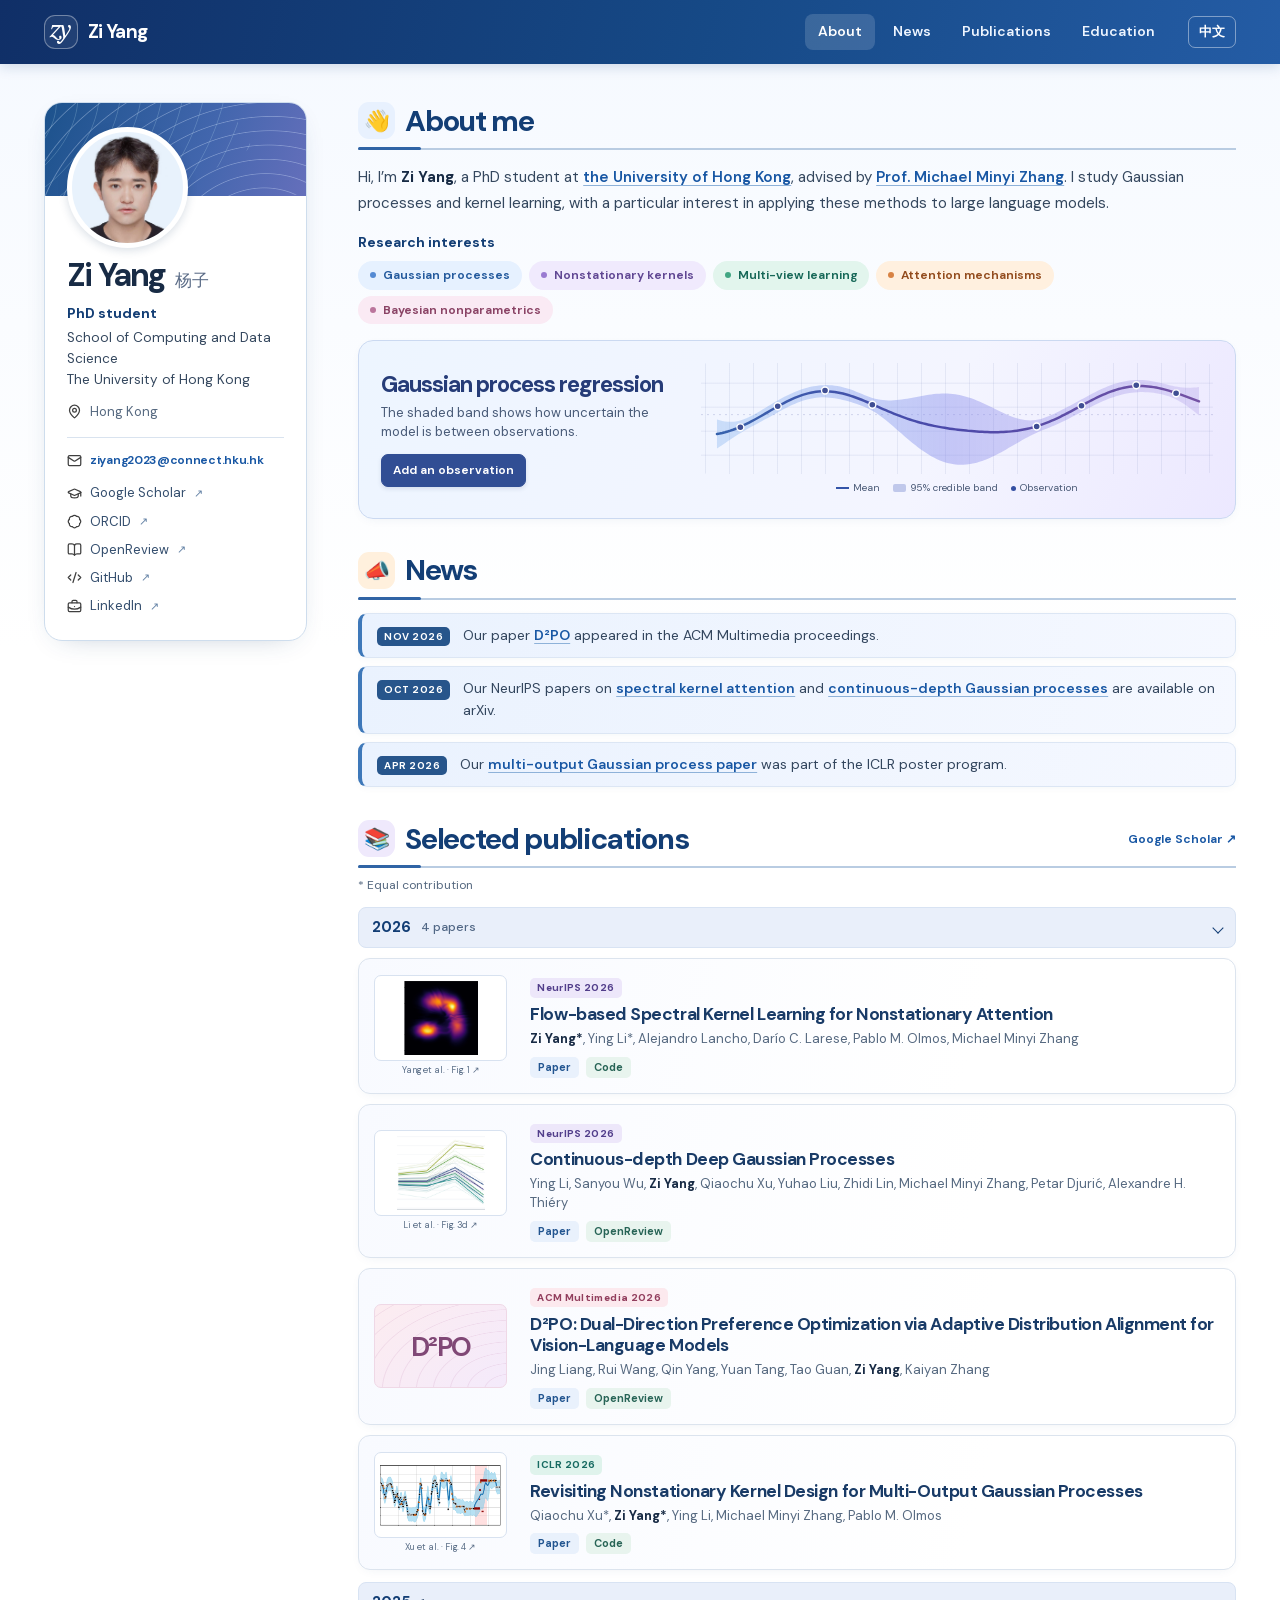
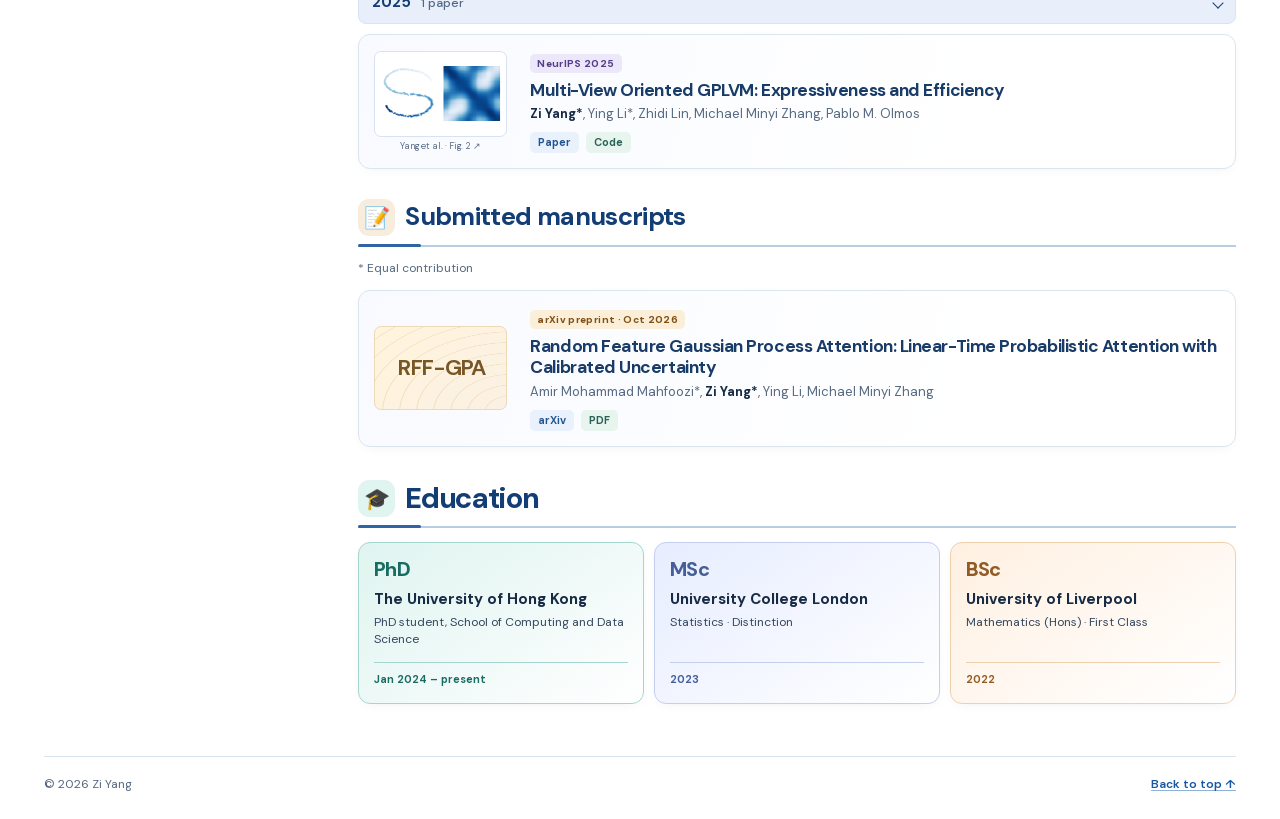
==== index.html @ ea9e8f82 "Publish bilingual academic homepage" ====
<!doctype html>
<html lang="en">
<head>
  <meta charset="utf-8">
  <meta name="viewport" content="width=device-width, initial-scale=1">
  <meta name="referrer" content="no-referrer">
  <meta name="theme-color" content="#103e83">
  <meta name="description" content="Zi Yang is a PhD student at the University of Hong Kong studying Gaussian processes, kernel learning, and their applications to large language models.">
  <title>Zi Yang 杨子 · The University of Hong Kong</title>
  <link rel="canonical" href="https://ziyang18.github.io/">
  <link rel="alternate" hreflang="en" href="https://ziyang18.github.io/">
  <link rel="alternate" hreflang="zh-Hans" href="https://ziyang18.github.io/zh.html">
  <link rel="alternate" hreflang="x-default" href="https://ziyang18.github.io/">
  <link rel="icon" href="assets/favicon.png" type="image/png">
  <link rel="stylesheet" href="style.css">
  <script src="navigation.js" defer></script>
  <script src="assets/kernel-demo.js" defer></script>
</head>
<body id="top">
  <a class="skip" href="#about">Skip to main content</a>
  <header class="masthead">
    <div class="shell masthead-inner">
      <a class="brand" href="#top" aria-label="Zi Yang, back to top">
        <span class="monogram" aria-hidden="true">zy</span>
        <span>Zi Yang</span>
      </a>
      <div class="masthead-actions">
        <nav class="navigation" aria-label="Sections">
          <a href="#about" aria-current="location">About</a>
          <a href="#news">News</a>
          <a href="#publications">Publications</a>
          <a href="#education">Education</a>
        </nav>
        <a class="language-switch" href="zh.html" hreflang="zh-Hans" lang="zh-Hans" aria-label="Switch to Chinese">中文</a>
      </div>
    </div>
  </header>
  <div class="shell layout">
    <aside class="profile" aria-label="Profile and contact information">
      <div class="profile-cover" aria-hidden="true"></div>
      <div class="portrait"><img src="assets/zi-yang.jpg" alt="Portrait of Zi Yang" width="486" height="680"></div>
      <div class="identity">
        <h1>Zi Yang <span lang="zh-Hans">杨子</span></h1>
        <p class="role">PhD student</p>
        <p class="affiliation">School of Computing and Data Science<br>The University of Hong Kong</p>
        <p class="location"><img src="assets/icons/map-pin.svg" width="15" height="15" alt="">Hong Kong</p>
      </div>
      <div class="profile-links">
        <a class="email" href="mailto:ziyang2023@connect.hku.hk"><img src="assets/icons/mail.svg" width="15" height="15" alt="">ziyang2023@connect.hku.hk</a>
        <ul class="profiles" aria-label="Academic and professional profiles">
          <li><a href="https://scholar.google.com/citations?user=_MBYk0YAAAAJ&amp;hl=en"><img src="assets/icons/graduation-cap.svg" width="16" height="16" alt="">Google Scholar <span aria-hidden="true">↗</span></a></li>
          <li><a href="https://orcid.org/0009-0009-1295-5190"><img src="assets/icons/badge.svg" width="16" height="16" alt="">ORCID <span aria-hidden="true">↗</span></a></li>
          <li><a href="https://openreview.net/profile?id=~Zi_Yang8"><img src="assets/icons/book-open.svg" width="16" height="16" alt="">OpenReview <span aria-hidden="true">↗</span></a></li>
          <li><a href="https://github.com/ziyang18"><img src="assets/icons/code-xml.svg" width="16" height="16" alt="">GitHub <span aria-hidden="true">↗</span></a></li>
          <li><a href="https://www.linkedin.com/in/ziyang-209978317/"><img src="assets/icons/briefcase-business.svg" width="16" height="16" alt="">LinkedIn <span aria-hidden="true">↗</span></a></li>
        </ul>
      </div>
    </aside>

    <main>
      <section class="intro" id="about" aria-labelledby="research-heading">
        <div class="section-heading"><h2 id="research-heading"><span class="section-icon" aria-hidden="true">👋</span>About me</h2></div>
        <p class="bio">Hi, I’m <strong>Zi Yang</strong>, a PhD student at <a href="https://www.cds.hku.hk/">the University of Hong Kong</a>, advised by <a href="https://michaelzhang01.github.io/">Prof. Michael Minyi Zhang</a>. I study Gaussian processes and kernel learning, with a particular interest in applying these methods to large language models.</p>

        <h3 class="interests-heading">Research interests</h3>
        <ul class="topics" aria-label="Research interests, each linked to a related paper">
          <li><a href="#cdgp">Gaussian processes</a></li>
          <li><a href="#mo-lrn">Nonstationary kernels</a></li>
          <li><a href="#gplvm">Multi-view learning</a></li>
          <li><a href="#fska">Attention mechanisms</a></li>
          <li><a href="#cdgp">Bayesian nonparametrics</a></li>
        </ul>

        <figure class="research-figure" data-kernel-demo>
          <figcaption>
            <h3>Gaussian process regression</h3>
            <p>The shaded band shows how uncertain the model is between observations.</p>
            <button data-kernel-toggle type="button" hidden>Add an observation</button>
            <span data-kernel-status class="sr-only" aria-live="polite" aria-atomic="true"></span>
          </figcaption>
          <div class="figure-body">
            <div class="figure-plot">
              <img data-kernel-fallback src="assets/gp-posterior.png" alt="Example Gaussian process posterior with a wider credible band in the gap between observations." width="1200" height="500">
              <canvas data-kernel-plot hidden role="img" width="1000" height="400" aria-label="Gaussian process posterior with eight example observations. The 95% credible band widens in the data gap."></canvas>
            </div>
            <div class="legend"><span><i class="line-key"></i>Mean</span><span><i class="band-key"></i>95% credible band</span><span><i class="dot-key"></i>Observation</span></div>
          </div>
        </figure>
      </section>

      <section class="section-block" id="news" aria-labelledby="news-heading">
        <div class="section-heading"><h2 id="news-heading"><span class="section-icon" aria-hidden="true">📣</span>News</h2></div>
        <ul class="news-list">
          <li><time datetime="2026-11">Nov 2026</time><p>Our paper <a href="#d2po">D²PO</a> appeared in the ACM Multimedia proceedings.</p></li>
          <li><time datetime="2026-10">Oct 2026</time><p>Our NeurIPS papers on <a href="#fska">spectral kernel attention</a> and <a href="#cdgp">continuous-depth Gaussian processes</a> are available on arXiv.</p></li>
          <li><time datetime="2026-04">Apr 2026</time><p>Our <a href="#mo-lrn">multi-output Gaussian process paper</a> was part of the ICLR poster program.</p></li>
        </ul>
      </section>

      <section class="section-block" id="publications" aria-labelledby="publications-heading">
        <div class="section-heading"><h2 id="publications-heading"><span class="section-icon" aria-hidden="true">📚</span>Selected publications</h2><a class="section-link" href="https://scholar.google.com/citations?user=_MBYk0YAAAAJ&amp;hl=en">Google Scholar <span aria-hidden="true">↗</span></a></div>
        <p class="contribution"><span aria-hidden="true">*</span> Equal contribution</p>
        <details class="paper-year" open>
          <summary>2026 <span>4 papers</span></summary>
          <div class="papers">
          <article id="fska" class="paper">
            <div class="paper-body">
              <p class="venue">NeurIPS 2026</p>
              <h3><a href="https://arxiv.org/abs/2610.30465">Flow-based Spectral Kernel Learning for Nonstationary Attention</a></h3>
              <p class="authors"><strong>Zi Yang*</strong>, Ying Li*, Alejandro Lancho, Darío C. Larese, Pablo M. Olmos, Michael Minyi Zhang</p>
              <p class="paper-links"><a href="https://arxiv.org/abs/2610.30465">Paper</a><a href="https://github.com/ziyang18/FSKA">Code</a></p>
            </div>
            <a class="paper-figure" href="https://arxiv.org/html/2610.30465v1#S3.F1" aria-label="Spectral density learned by a normalizing flow, Yang et al. · Fig. 1, open source figure">
              <img src="assets/papers/fska.png" alt="Spectral density learned by a normalizing flow" width="122" height="77" loading="lazy">
              <span>Yang et al. · Fig. 1 ↗</span>
            </a>
          </article>
          <article id="cdgp" class="paper">
            <div class="paper-body">
              <p class="venue">NeurIPS 2026</p>
              <h3><a href="https://arxiv.org/abs/2610.30890">Continuous-depth Deep Gaussian Processes</a></h3>
              <p class="authors">Ying Li, Sanyou Wu, <strong>Zi Yang</strong>, Qiaochu Xu, Yuhao Liu, Zhidi Lin, Michael Minyi Zhang, Petar Djurić, Alexandre H. Thiéry</p>
              <p class="paper-links"><a href="https://arxiv.org/abs/2610.30890">Paper</a><a href="https://openreview.net/forum?id=lD5IXHqE11">OpenReview</a></p>
            </div>
            <a class="paper-figure" href="https://arxiv.org/html/2610.30890v1#A6.F3" aria-label="Latent trajectories sampled from FlowDGP, Li et al. · Fig. 3d, open source figure">
              <img src="assets/papers/flow-dgp.png" alt="Latent trajectories sampled from FlowDGP" width="122" height="77" loading="lazy">
              <span>Li et al. · Fig. 3d ↗</span>
            </a>
          </article>
          <article id="d2po" class="paper">
            <div class="paper-monogram" aria-hidden="true"><span>D²PO</span></div>
            <div class="paper-body">
              <p class="venue">ACM Multimedia 2026</p>
              <h3><a href="https://doi.org/10.1145/3767308.3834972">D²PO: Dual-Direction Preference Optimization via Adaptive Distribution Alignment for Vision-Language Models</a></h3>
              <p class="authors">Jing Liang, Rui Wang, Qin Yang, Yuan Tang, Tao Guan, <strong>Zi Yang</strong>, Kaiyan Zhang</p>
              <p class="paper-links"><a href="https://doi.org/10.1145/3767308.3834972">Paper</a><a href="https://openreview.net/forum?id=dvkavVNOj9">OpenReview</a></p>
            </div>
          </article>
          <article id="mo-lrn" class="paper">
            <div class="paper-body">
              <p class="venue">ICLR 2026</p>
              <h3><a href="https://proceedings.iclr.cc/paper_files/paper/2026/hash/9e5f7743a4e753452f73d32da1190202-Abstract-Conference.html">Revisiting Nonstationary Kernel Design for Multi-Output Gaussian Processes</a></h3>
              <p class="authors">Qiaochu Xu*, <strong>Zi Yang*</strong>, Ying Li, Michael Minyi Zhang, Pablo M. Olmos</p>
              <p class="paper-links"><a href="https://proceedings.iclr.cc/paper_files/paper/2026/hash/9e5f7743a4e753452f73d32da1190202-Abstract-Conference.html">Paper</a><a href="https://github.com/KrnteXu/MO-LRN">Code</a></p>
            </div>
            <a class="paper-figure" href="https://proceedings.iclr.cc/paper_files/paper/2026/file/9e5f7743a4e753452f73d32da1190202-Paper-Conference.pdf#page=9" aria-label="Ozone imputation on an air quality dataset, Xu et al. · Fig. 4, open source figure">
              <img src="assets/papers/mo-lrn.png" alt="Ozone imputation on an air quality dataset" width="122" height="77" loading="lazy">
              <span>Xu et al. · Fig. 4 ↗</span>
            </a>
          </article>
          </div>
        </details>
        <details class="paper-year" open>
          <summary>2025 <span>1 paper</span></summary>
          <div class="papers">
          <article id="gplvm" class="paper">
            <div class="paper-body">
              <p class="venue">NeurIPS 2025</p>
              <h3><a href="https://proceedings.neurips.cc/paper_files/paper/2025/hash/5e50b663324972bb8cc7b5c06a059438-Abstract-Conference.html">Multi-View Oriented GPLVM: Expressiveness and Efficiency</a></h3>
              <p class="authors"><strong>Zi Yang*</strong>, Ying Li*, Zhidi Lin, Michael Minyi Zhang, Pablo M. Olmos</p>
              <p class="paper-links"><a href="https://proceedings.neurips.cc/paper_files/paper/2025/hash/5e50b663324972bb8cc7b5c06a059438-Abstract-Conference.html">Paper</a><a href="https://github.com/ziyang18/NG-MVLVM">Code</a></p>
            </div>
            <a class="paper-figure" href="https://arxiv.org/html/2502.08253v2#S4.F3" aria-label="Learned latent variables and a kernel matrix for one view, Yang et al. · Fig. 2, open source figure">
              <img src="assets/papers/multi-view.png" alt="Learned latent variables and a kernel matrix for one view" width="122" height="77" loading="lazy">
              <span>Yang et al. · Fig. 2 ↗</span>
            </a>
          </article>
          </div>
        </details>

        <section class="submitted-manuscripts" id="submitted" aria-labelledby="submitted-heading">
          <div class="section-heading"><h3 id="submitted-heading"><span class="section-icon" aria-hidden="true">📝</span>Submitted manuscripts</h3></div>
          <p class="contribution"><span aria-hidden="true">*</span> Equal contribution</p>
          <article id="rff-gpa" class="paper">
            <div class="paper-monogram" aria-hidden="true"><span>RFF-GPA</span></div>
            <div class="paper-body">
              <p class="venue">arXiv preprint · Oct 2026</p>
              <h3><a href="https://arxiv.org/abs/2610.08578" lang="en">Random Feature Gaussian Process Attention: Linear-Time Probabilistic Attention with Calibrated Uncertainty</a></h3>
              <p class="authors">Amir Mohammad Mahfoozi*, <strong>Zi Yang*</strong>, Ying Li, Michael Minyi Zhang</p>
              <p class="paper-links"><a href="https://arxiv.org/abs/2610.08578">arXiv</a><a href="https://arxiv.org/pdf/2610.08578">PDF</a></p>
            </div>
          </article>
        </section>
      </section>

      <section class="section-block" id="education" aria-labelledby="education-heading">
        <div class="section-heading"><h2 id="education-heading"><span class="section-icon" aria-hidden="true">🎓</span>Education</h2></div>
        <ol class="education-list">
          <li><span class="degree">PhD</span><h3>The University of Hong Kong</h3><p>PhD student, School of Computing and Data Science</p><span class="degree-date">Jan 2024 – present</span></li>
          <li><span class="degree">MSc</span><h3>University College London</h3><p>Statistics · Distinction</p><span class="degree-date">2023</span></li>
          <li><span class="degree">BSc</span><h3>University of Liverpool</h3><p>Mathematics (Hons) · First Class</p><span class="degree-date">2022</span></li>
        </ol>
      </section>
    </main>
  </div>
  <footer class="shell page-footer"><span>© 2026 Zi Yang</span><a href="#top">Back to top <span aria-hidden="true">↑</span></a></footer>
</body>
</html>
---- style.css ----
@font-face {
  font-family: "DM Sans";
  src: url("assets/fonts/dm-sans.woff2") format("woff2");
  font-weight: 100 900;
  font-display: swap;
}
@font-face {
  font-family: "STIX Two Text";
  src: url("assets/fonts/stix-two-text-italic.woff2") format("woff2");
  font-style: italic;
  font-weight: 400 700;
  font-display: swap;
}
:root {
  --navy: #133e75;
  --link: #1857a4;
  --ink: #182b45;
  --body: #34475e;
  --muted: #566980;
  --line: #d9e3ef;
  --soft-shadow: 0 3px 13px -7px #294b7826;
  --sans: "DM Sans", -apple-system, BlinkMacSystemFont, "Segoe UI", sans-serif;
  --ease: cubic-bezier(.2,.75,.25,1);
  color-scheme: light;
}
* { box-sizing: border-box; }
[hidden] { display: none !important; }
html { scroll-behavior: smooth; scroll-padding-top: 88px; }
body { margin: 0; font: 16px/1.55 var(--sans); color: var(--body); background: linear-gradient(#f5f9ff, #fff 650px); }
h1, h2, h3, p, ul, ol, figure { margin: 0; }
ul, ol { list-style: none; padding: 0; }
img { display: block; max-width: 100%; }
button { font: inherit; }
a { color: var(--link); text-underline-offset: .18em; text-decoration-color: #8eb2d9; }
a:hover { text-decoration-color: currentColor; }
:where(a,button,summary):focus-visible { outline: 3px solid #a75a10; outline-offset: 3px; border-radius: 4px; }
.skip { position: fixed; top: -7rem; left: 1rem; z-index: 10; background: white; padding: 9px 15px; }
.skip:focus { top: 12px; }
.sr-only { position: absolute; width: 1px; height: 1px; padding: 0; margin: -1px; overflow: hidden; clip-path: inset(50%); white-space: nowrap; border: 0; }
.shell { width: calc(100% - 88px); max-width: 1232px; margin-inline: auto; }

/* A compact blue masthead keeps the sections within reach. */
.masthead { position: sticky; top: 0; z-index: 4; background: linear-gradient(105deg,#102f67 0%,#164986 55%,#245ca5 100%); box-shadow: 0 3px 12px #163f772b; }
.masthead-inner { display: flex; align-items: center; justify-content: space-between; gap: 15px; height: 64px; }
.brand { display: flex; align-items: center; gap: 10px; color: white; text-decoration: none; font-weight: 700; font-size: 19px; letter-spacing: -.035em; }
.monogram { display: grid; place-items: center; height: 34px; width: 34px; padding: 0 3px 4px 0; border: 1px solid #ffffff5c; border-radius: 11px; background: #ffffff12; font: italic 500 27px/1 "STIX Two Text",Georgia,serif; letter-spacing: -.09em; }
.navigation { display: flex; align-items: center; gap: 5px; }
.navigation a { position: relative; padding: 7px 13px; border-radius: 8px; color: #eef5ff; text-decoration: none; font-size: 14px; font-weight: 600; transition: background-color .2s,color .2s; }
.navigation a:hover { background: #ffffff15; }
.navigation a[aria-current] { color: white; background: #ffffff26; }
.navigation a::after { content: ""; position: absolute; left: 14px; right: 14px; bottom: 4px; height: 2px; background: #bfe4ff; border-radius: 2px; transform: scaleX(0); transform-origin: left; transition: transform .22s var(--ease); }
.navigation a:hover::after, .navigation a:focus-visible::after { transform: scaleX(1); }
.masthead a:focus-visible { outline-color: #ffde9d; }

.layout { display: grid; grid-template-columns: clamp(223px,21vw,263px) minmax(0,1fr); gap: clamp(32px,4vw,65px); align-items: start; padding-block: clamp(26px,3vw,44px) 52px; }
main { min-width: 0; }
.profile { --pad: 22px; position: relative; isolation: isolate; border-radius: 18px; border: 1px solid #cedded; background: white; box-shadow: 0 8px 28px -18px #22476c6e; padding: 24px var(--pad) 20px; }
@media (min-width: 871px) and (min-height: 720px) {
  .profile { position: sticky; top: 90px; }
}
.profile-cover { position: absolute; z-index: -1; inset: 0 0 auto; height: 93px; border-radius: 17px 17px 0 0; overflow: hidden; background: linear-gradient(110deg,#1c528c,#4266ad 60%,#656fbb); }
.profile-cover::before, .profile-cover::after { content: ""; position: absolute; inset: -20% -6%; background: repeating-radial-gradient(ellipse at 73% 129%, transparent 0 10px, #dceaff55 11px, transparent 12px 18px); transform: rotate(-10deg); }
.profile-cover::after { inset: -50% 30% -40% -45%; opacity: .38; transform: rotate(-30deg); background: repeating-radial-gradient(ellipse at 25% 10%, transparent 0 14px, #d5faff80 15px, transparent 16px 23px); }
.portrait { width: 121px; aspect-ratio: 1; border: 5px solid white; border-radius: 50%; overflow: hidden; box-shadow: 0 2px 10px #1939612c; background: #e8f2fc; }
.portrait img { height: 100%; width: 100%; object-fit: cover; object-position: center 43%; mix-blend-mode: multiply; }
.identity h1 { display: flex; align-items: baseline; flex-wrap: wrap; gap: 9px; margin-top: 10px; color: var(--ink); font-size: 32px; line-height: 1.12; letter-spacing: -.055em; }
.identity h1 span { font: 500 17px/1.2 "PingFang SC","Songti SC",sans-serif; letter-spacing: .03em; color: #5a6b86; }
.role { color: var(--navy); font-size: 14px; font-weight: 700; margin-top: 9px; }
.affiliation { font-size: 13.5px; line-height: 1.55; margin-top: 3px; }
.location, .email { display: flex; align-items: center; gap: 8px; }
.location { color: var(--muted); font-size: 13px; margin-top: 11px; }
.profile-links { padding-top: 13px; border-top: 1px solid var(--line); margin-top: 15px; }
.profile-links a { text-decoration: none; }
.email { color: var(--link); font-size: 12px; font-weight: 650; letter-spacing: -.025em; }
.email:hover { text-decoration: underline; }
.email img, .location img, .profiles img { width: 15px; height: 15px; opacity: .75; }
.profiles { margin-top: 10px; display: grid; gap: 0; }
.profiles a { display: flex; align-items: center; gap: 8px; padding: 4px 6px; margin-inline: -6px; border-radius: 5px; color: #344e6e; font-size: 13px; width: fit-content; }
.profiles a span { color: #6583a6; font-size: 11px; transition: transform .18s; }
.profiles a:hover, .profiles a:focus-visible { color: var(--link); background: #eef5ff; }
.profiles a:hover span { transform: translate(2px,-2px); }

.section-block { margin-top: 33px; }
.section-heading { display: flex; justify-content: space-between; align-items: center; gap: 10px; padding: 0 0 9px; border-bottom: 2px solid #b9cce2; position: relative; }
.section-heading::after { content: ""; position: absolute; bottom: -2px; left: 0; width: 63px; height: 3px; border-radius: 10px; background: #3064a5; }
.section-heading h2 { display: flex; align-items: center; gap: 10px; color: var(--navy); font-size: clamp(24px,2.3vw,32px); line-height: 1.18; font-weight: 720; letter-spacing: -.045em; }
.section-icon { display: inline-grid; place-items: center; width: 37px; height: 37px; background: #e8f1fe; border-radius: 11px; font: 21px/1 "Apple Color Emoji","Segoe UI Emoji",sans-serif; flex-shrink: 0; }
#news .section-icon { background: #fff0dd; }
#publications .section-icon { background: #efe9fc; }
#education .section-icon { background: #e0f4f0; }
.section-link { text-decoration: none; font-size: 12px; font-weight: 650; white-space: nowrap; }
.section-link:hover { text-decoration: underline; }
.bio { margin-top: 15px; font-size: clamp(15px,1.16vw,17px); line-height: 1.7; }
.bio strong { color: var(--ink); }
.bio a, .news-list a { font-weight: 600; }
.interests-heading { margin: 16px 0 7px; color: var(--navy); font-size: 14px; font-weight: 700; }
.topics { display: flex; align-items: flex-start; gap: 6px 7px; flex-wrap: wrap; }
.topics li { --color: #245a9d; --tone: #e6f1ff; --dot: #548ad3; }
.topics li:nth-child(2) { --color: #604793; --tone: #f0eafd; --dot: #997ad1; }
.topics li:nth-child(3) { --color: #176858; --tone: #e2f5ed; --dot: #42a683; }
.topics li:nth-child(4) { --color: #934c1e; --tone: #fff0df; --dot: #d88243; }
.topics li:nth-child(5) { --color: #8a4365; --tone: #faeaf4; --dot: #bb759c; }
.topics a { display: flex; align-items: center; gap: 7px; padding: 5px 12px; border-radius: 20px; text-decoration: none; background: var(--tone); color: var(--color); font-size: 12px; font-weight: 650; transition: transform .18s,box-shadow .18s; }
.topics a::before { content: ""; width: 6px; height: 6px; border-radius: 50%; background: var(--dot); }

.research-figure { position: relative; display: grid; grid-template-columns: minmax(185px,.73fr) minmax(0,1.27fr); align-items: center; gap: 12px 26px; margin-top: 16px; padding: clamp(16px,1.7vw,24px); overflow: hidden; border: 1px solid #cbd9f1; border-radius: 15px; background: linear-gradient(115deg,#edf5ff 0%,#f4f5ff 65%,#ece8ff); box-shadow: var(--soft-shadow); }
.research-figure h3 { color: #263c78; font-size: clamp(19px,1.75vw,25px); line-height: 1.13; font-weight: 720; letter-spacing: -.045em; text-wrap: balance; }
.research-figure figcaption p { max-width: 32ch; margin-top: 7px; color: #495b78; font-size: 13px; line-height: 1.45; }
button[data-kernel-toggle] { display: inline-flex; align-items: center; gap: 7px; margin-top: 12px; background: #314e94; color: white; border: 1px solid #314e94; border-radius: 7px; padding: 6px 11px; min-height: 33px; cursor: pointer; font-size: 12px; font-weight: 650; box-shadow: 0 2px 4px #253d6f20; transition: background .2s, transform .2s; }
button[data-kernel-toggle]:hover { background: #243f81; }
button[data-kernel-toggle]:active { transform: translateY(1px); }
.figure-body { min-width: 0; }
.figure-plot { height: clamp(108px,8.7vw,135px); position: relative; background-image: linear-gradient(#6174ab1c 1px, transparent 1px),linear-gradient(90deg,#6174ab1c 1px,transparent 1px); background-size: 24px 24px; background-position: center; border-radius: 7px; }
.figure-plot :is(img,canvas) { display: block; width: 100%; height: 100%; }
.legend { display: flex; justify-content: center; flex-wrap: wrap; gap: 4px 13px; color: #485875; font-size: 10px; margin-top: 6px; }
.legend span { display: inline-flex; align-items: center; gap: 4px; }
.legend i { display: inline-block; }
.line-key { border-top: 2px solid #3354a8; width: 13px; }
.band-key { background: #c0c8eb; height: 8px; width: 13px; border-radius: 2px; }
.dot-key { background: #344fa2; width: 5px; height: 5px; border-radius: 50%; }
.research-figure:not(:has(canvas:not([hidden]))) .line-key { border-color: #226052; }
.research-figure:not(:has(canvas:not([hidden]))) .dot-key { background: #226052; }
.research-figure:not(:has(canvas:not([hidden]))) .band-key { background: #badacf; }

.news-list { display: grid; gap: 8px; margin-top: 13px; }
.news-list li { display: grid; grid-template-columns: max-content 1fr; align-items: baseline; gap: 13px; border: 1px solid #dce6f4; border-left: 4px solid #3e78b9; border-radius: 9px; padding: 11px 15px; background: linear-gradient(105deg,#eaf2fe,#f5f8ff); box-shadow: 0 2px 6px #21477a09; transition: transform .23s var(--ease),box-shadow .23s; }
.news-list time { border-radius: 5px; background: #27558b; color: white; font-size: 10px; font-weight: 700; letter-spacing: .05em; text-transform: uppercase; padding: 4px 7px; line-height: 1.15; white-space: nowrap; }
.news-list p { color: #33465e; font-size: 14px; line-height: 1.55; }
.contribution { color: var(--muted); margin: 8px 0 12px; font-size: 12px; }
.paper-year { margin-top: 12px; }
.paper-year summary { display: flex; align-items: center; gap: 10px; cursor: pointer; list-style: none; color: var(--navy); background: #e9effa; padding: 8px 13px; border: 1px solid #d8e3f3; border-radius: 8px; font-weight: 700; font-size: 15px; }
.paper-year summary::-webkit-details-marker { display: none; }
.paper-year summary span { font-size: 12px; font-weight: 500; color: #516785; }
.paper-year summary::after { content: ""; margin-left: auto; width: 7px; height: 7px; border: solid currentColor; border-width: 0 1.5px 1.5px 0; transform: rotate(-45deg); transition: transform .22s; }
.paper-year[open] > summary::after { transform: rotate(45deg); }
.paper-year summary:hover { background: #dfeafa; }
.papers { display: grid; gap: 10px; margin-top: 10px; }
.paper { --venue-ink: #523e8b; --venue-bg: #ede7fa; display: grid; grid-template-columns: clamp(100px,10.4vw,145px) minmax(0,1fr); align-items: center; gap: clamp(14px,1.8vw,24px); padding: 15px; border: 1px solid #dce4ee; border-radius: 12px; background: linear-gradient(105deg,#f8faff,#fff 70%); box-shadow: var(--soft-shadow); transition: transform .23s var(--ease),box-shadow .23s,border-color .23s; }
.paper:target { border-color: #6887c0; }
#d2po { --venue-ink: #923e5d; --venue-bg: #fce9ee; }
#mo-lrn { --venue-ink: #176b62; --venue-bg: #dff3ec; }
.paper-body { min-width: 0; grid-area: 1 / 2; }
.venue { display: inline-block; color: var(--venue-ink); background: var(--venue-bg); border-radius: 5px; padding: 2px 7px; font-size: 10px; font-weight: 750; letter-spacing: .035em; }
.paper h3 { margin: 5px 0 4px; font-size: clamp(17px,1.37vw,21px); line-height: 1.24; font-weight: 680; letter-spacing: -.026em; text-wrap: pretty; }
.paper h3 a { text-decoration: none; color: #193b67; }
.paper h3 a:hover { color: var(--link); text-decoration: underline; }
.authors { color: var(--muted); font-size: 13px; line-height: 1.45; }
.authors strong { color: var(--ink); }
.paper-links { display: flex; gap: 7px; margin-top: 8px; }
.paper-links a { background: #e9f1fc; border-radius: 5px; color: #225590; padding: 2px 8px; font-size: 11px; font-weight: 650; text-decoration: none; }
.paper-links a + a { background: #e8f4ee; color: #276456; }
.paper-links a:hover { text-decoration: underline; }
.paper-figure, .paper-monogram { grid-area: 1 / 1; min-width: 0; }
.paper-figure { color: #5b6f88; text-decoration: none; text-align: center; font-size: 9px; line-height: 1.35; }
.paper-figure img { width: 100%; height: clamp(76px,6.7vw,94px); object-fit: contain; padding: 5px; border-radius: 7px; border: 1px solid #d8e2f0; background: white; }
.paper-figure span { display: block; margin-top: 3px; }
.paper-figure:hover span { text-decoration: underline; }
.paper-monogram { display: grid; place-items: center; min-height: 84px; border: 1px solid #efd8e6; border-radius: 7px; color: #804876; background: repeating-radial-gradient(ellipse at 104% 105%,transparent 0 9px,#c990ba32 10px,transparent 11px 17px),linear-gradient(135deg,#fcecf0,#f4eafb); }
.paper-monogram span { font-weight: 650; font-size: 27px; letter-spacing: -.06em; }
.education-list { display: grid; grid-template-columns: repeat(3,minmax(0,1fr)); gap: 10px; margin-top: 14px; }
.education-list li { --tone: #dff4f0; --edge: #a5d6cd; --accent: #196c61; display: flex; flex-direction: column; align-items: flex-start; padding: 15px; background: linear-gradient(145deg,var(--tone),#fff); border: 1px solid var(--edge); border-radius: 12px; box-shadow: var(--soft-shadow); transition: transform .23s var(--ease),box-shadow .23s; }
.education-list li:nth-child(2) { --tone: #e7edff; --edge: #c4ceef; --accent: #445e97; }
.education-list li:nth-child(3) { --tone: #fff0e1; --edge: #efd0ae; --accent: #925b25; }
.degree { font-size: 20px; font-weight: 750; line-height: 1.12; letter-spacing: -.04em; color: var(--accent); }
.education-list h3 { font-size: 15px; line-height: 1.35; color: var(--ink); margin: 9px 0 4px; }
.education-list p { font-size: 12px; line-height: 1.45; margin-bottom: 14px; }
.degree-date { margin-top: auto; padding-top: 8px; align-self: stretch; border-top: 1px solid var(--edge); color: var(--accent); font-size: 11px; font-weight: 650; }
.page-footer { display: flex; align-items: center; justify-content: space-between; border-top: 1px solid var(--line); color: var(--muted); font-size: 12px; padding: 18px 0 25px; }
.page-footer a { font-weight: 600; }
@media (hover:hover) and (pointer:fine) {
  .topics a:hover { transform: translateY(-2px); box-shadow: 0 3px 8px #36568320; }
  .news-list li:hover { transform: translateX(4px); box-shadow: 0 4px 12px #294d7e16; }
  .paper:hover, .education-list li:hover { transform: translateY(-3px); box-shadow: 0 7px 19px -7px #2b49733b; }
  .paper:hover { border-color: #b8cce6; }
  .intro .section-heading:hover .section-icon { animation: greet .42s ease-in-out; transform-origin: 65% 78%; }
}
@keyframes greet { 30% { transform: rotate(12deg); } 70% { transform: rotate(-7deg); } }
.news-list li:focus-within,.paper:focus-within { box-shadow: 0 0 0 2px #92acde80; }
@media (max-width: 1050px) {
  .shell { width: calc(100% - 52px); }
  .layout { grid-template-columns: 215px minmax(0,1fr); gap: 28px; }
  .profile { --pad: 17px; }
  .research-figure { gap: 15px; }
}
@media (max-width: 870px) {
  .shell { width: calc(100% - 40px); }
  .layout { max-width: 760px; display: block; }
  .profile { display: grid; grid-template-columns: 100px minmax(0,1fr); align-items: center; gap: 0 18px; padding: 17px 20px; margin-bottom: 24px; }
  .profile-cover { inset: 0 auto 0 0; width: 67px; height: auto; border-radius: 17px 0 0 17px; }
  .portrait { width: 93px; }
  .identity h1 { margin: 0; font-size: 29px; }
  .role { margin-top: 4px; }
  .affiliation { margin: 0; }
  .location { margin-top: 4px; font-size: 12px; }
  .profile-links { grid-column: 2; margin-top: 7px; padding: 0; border: 0; }
  .profiles { display: flex; gap: 3px 14px; flex-wrap: wrap; margin-top: 3px; }
  .profiles a { gap: 4px; padding: 1px 0; margin: 0; font-size: 12px; }
  .profiles img { width: 13px; height: 13px; }
}
@media (max-width: 580px) {
  html { scroll-padding-top: 71px; }
  .shell { width: calc(100% - 30px); }
  .masthead-inner { height: 53px; gap: 8px; }
  .brand > span:last-child { display: none; }
  .monogram { width: 29px; height: 29px; font-size: 23px; border-radius: 9px; }
  .navigation { gap: 0; }
  .navigation a { padding: 7px clamp(5px,1.8vw,9px); font-size: 12px; }
  .layout { padding-block: 18px 32px; }
  .profile { grid-template-columns: 76px minmax(0,1fr); column-gap: 11px; padding: 13px; margin-bottom: 23px; }
  .portrait { width: 74px; border-width: 3px; }
  .profile-cover { width: 43px; }
  .identity h1 { font-size: 26px; }
  .identity h1 span { font-size: 15px; }
  .role, .affiliation { font-size: 12px; }
  .profiles { gap: 3px 10px; }
  .profiles img { display: none; }
  .email { font-size: 11.5px; }
  .section-block { margin-top: 26px; }
  .section-heading { padding-bottom: 7px; flex-wrap: wrap; gap: 4px 9px; }
  .section-heading h2 { gap: 8px; font-size: 24px; }
  .section-icon { width: 31px; height: 31px; font-size: 18px; border-radius: 9px; }
  .section-link { font-size: 11px; }
  .bio { margin-top: 11px; line-height: 1.58; }
  .interests-heading { margin-top: 14px; }
  .topics { gap: 5px; }
  .topics a { font-size: 11px; padding: 5px 9px; gap: 5px; }
  .research-figure { grid-template-columns: 1fr; gap: 12px; margin-top: 13px; padding: 15px; }
  .research-figure figcaption p { max-width: none; }
  button[data-kernel-toggle] { margin-top: 9px; }
  .figure-plot { height: 103px; }
  .news-list li { gap: 9px; padding: 10px; }
  .news-list time { font-size: 9px; padding: 4px 5px; }
  .news-list p { font-size: 13px; }
  .paper { grid-template-columns: minmax(0,1fr); gap: 10px; padding: 12px; }
  .paper-body { grid-area: auto; }
  .paper-figure, .paper-monogram { grid-area: auto; order: 1; }
  .paper-figure { display: flex; gap: 8px; align-items: end; text-align: left; width: fit-content; }
  .paper-figure img { width: 80px; height: 52px; }
  .paper-monogram { display: none; }
  .education-list { grid-template-columns: 1fr; }
  .education-list li { padding: 13px 15px; }
}
@media (prefers-reduced-motion: reduce) {
  html { scroll-behavior: auto; }
  *, *::before, *::after { animation: none !important; transition: none !important; }
  .topics a:hover, .news-list li:hover, .paper:hover, .education-list li:hover, button:active, .profiles a:hover span { transform: none !important; }
}

.masthead-actions { display: flex; align-items: center; gap: clamp(7px,1.6vw,22px); }
.language-switch { flex-shrink: 0; display: inline-flex; align-items: center; min-height: 32px; padding: 4px 10px; border: 1px solid #ffffff6b; border-radius: 7px; color: #fff; font-size: 13px; font-weight: 650; text-decoration: none; }
.language-switch:hover { background: #ffffff20; }
.submitted-manuscripts { margin-top: 30px; }
.submitted-manuscripts .section-heading { margin-bottom: 12px; }
.submitted-manuscripts .section-heading h3 { display: flex; align-items: center; gap: 10px; color: var(--navy); font-size: clamp(21px,2vw,27px); line-height: 1.2; letter-spacing: -.025em; }
#submitted .section-icon { background: #f8ecdc; }
#rff-gpa { --venue-ink: #825014; --venue-bg: #fbefd9; }
#rff-gpa .paper-monogram { color: #775725; border-color: #edd9b5; background: repeating-radial-gradient(ellipse at 105% 105%,transparent 0 10px,#d1ab6042 11px,transparent 12px 17px),linear-gradient(135deg,#fff4dc,#fbf1e4); }
#rff-gpa .paper-monogram span { font-size: 22px; }
html:lang(zh) .identity h1, html:lang(zh) .section-heading :is(h2,h3) { letter-spacing: 0; }
@media (max-width: 580px) {
  .masthead-inner, .masthead-actions { gap: 4px; }
  .masthead-actions .navigation a { padding-inline: clamp(3px,1.1vw,7px); font-size: 11.5px; }
  .language-switch { padding-inline: 7px; min-height: 29px; font-size: 12px; }
}
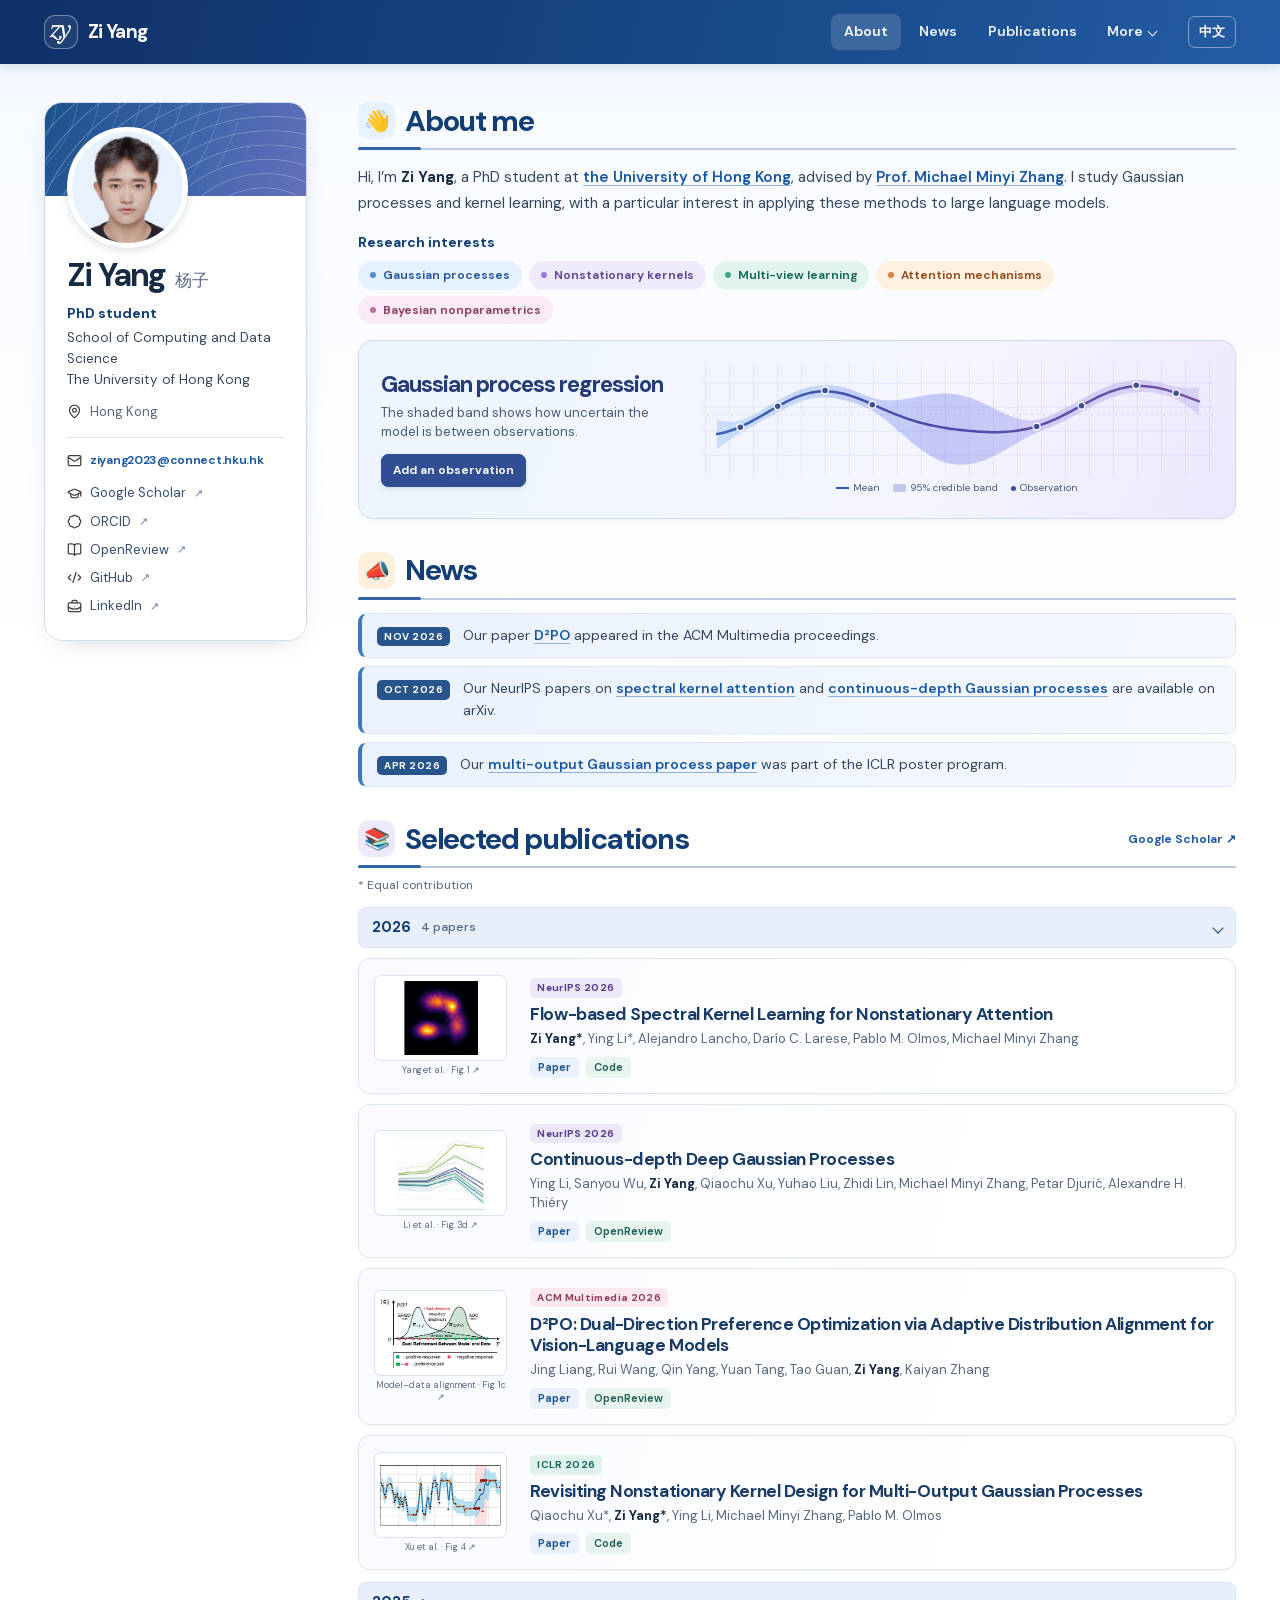
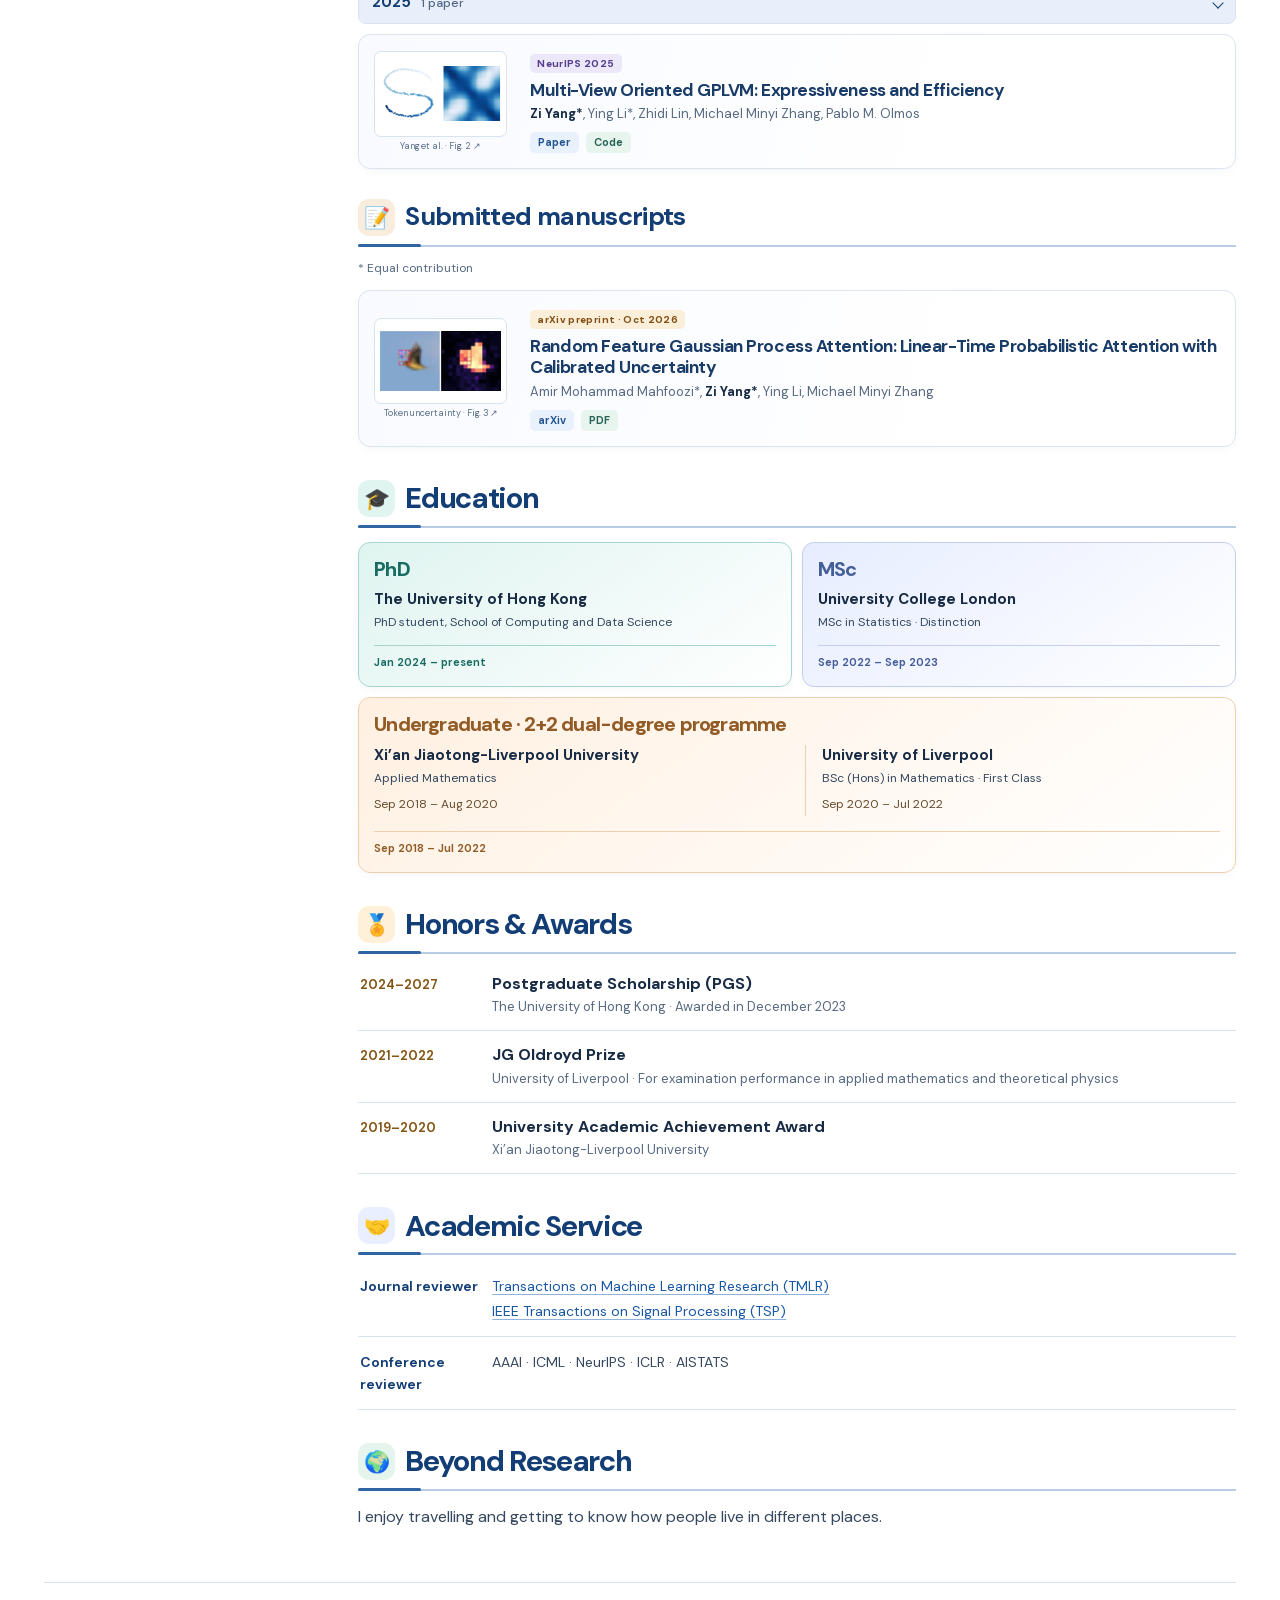
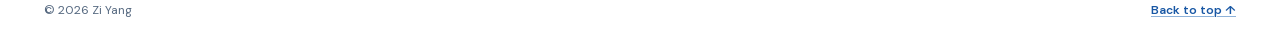
==== commit 6213314f: "Publish academic service, awards, education timeline and paper figures" ====
--- a/index.html
+++ b/index.html
@@ -29,7 +29,15 @@
           <a href="#about" aria-current="location">About</a>
           <a href="#news">News</a>
           <a href="#publications">Publications</a>
-          <a href="#education">Education</a>
+          <details class="more-nav">
+            <summary>More</summary>
+            <div class="more-links">
+              <a href="#education">Education</a>
+              <a href="#awards">Honors &amp; Awards</a>
+              <a href="#service">Academic Service</a>
+              <a href="#beyond">Beyond Research</a>
+            </div>
+          </details>
         </nav>
         <a class="language-switch" href="zh.html" hreflang="zh-Hans" lang="zh-Hans" aria-label="Switch to Chinese">中文</a>
       </div>
@@ -128,7 +136,10 @@
             </a>
           </article>
           <article id="d2po" class="paper">
-            <div class="paper-monogram" aria-hidden="true"><span>D²PO</span></div>
+            <a class="paper-figure" href="https://figures.semanticscholar.org/56127a9550c8dddba6dc9d9c1e523be91dec12a2/2-Figure1-1.png" aria-label="D²PO aligns the model and preference data in both directions. Crop of Liang et al., Figure 1(c).">
+              <img src="assets/papers/d2po.webp" alt="D²PO aligns the model and preference data in both directions. Crop of Liang et al., Figure 1(c)." width="122" height="77" loading="lazy">
+              <span>Model–data alignment · Fig. 1c ↗</span>
+            </a>
             <div class="paper-body">
               <p class="venue">ACM Multimedia 2026</p>
               <h3><a href="https://doi.org/10.1145/3767308.3834972">D²PO: Dual-Direction Preference Optimization via Adaptive Distribution Alignment for Vision-Language Models</a></h3>
@@ -172,7 +183,10 @@
           <div class="section-heading"><h3 id="submitted-heading"><span class="section-icon" aria-hidden="true">📝</span>Submitted manuscripts</h3></div>
           <p class="contribution"><span aria-hidden="true">*</span> Equal contribution</p>
           <article id="rff-gpa" class="paper">
-            <div class="paper-monogram" aria-hidden="true"><span>RFF-GPA</span></div>
+            <a class="paper-figure" href="https://arxiv.org/html/2610.08578v1#S4.F3" aria-label="A corrupted bird image alongside its token-wise posterior uncertainty map. Crop of Mahfoozi et al., Figure 3.">
+              <img src="assets/papers/rff-gpa.webp" alt="A corrupted bird image alongside its token-wise posterior uncertainty map. Crop of Mahfoozi et al., Figure 3." width="122" height="77" loading="lazy">
+              <span>Token uncertainty · Fig. 3 ↗</span>
+            </a>
             <div class="paper-body">
               <p class="venue">arXiv preprint · Oct 2026</p>
               <h3><a href="https://arxiv.org/abs/2610.08578" lang="en">Random Feature Gaussian Process Attention: Linear-Time Probabilistic Attention with Calibrated Uncertainty</a></h3>
@@ -187,9 +201,38 @@
         <div class="section-heading"><h2 id="education-heading"><span class="section-icon" aria-hidden="true">🎓</span>Education</h2></div>
         <ol class="education-list">
           <li><span class="degree">PhD</span><h3>The University of Hong Kong</h3><p>PhD student, School of Computing and Data Science</p><span class="degree-date">Jan 2024 – present</span></li>
-          <li><span class="degree">MSc</span><h3>University College London</h3><p>Statistics · Distinction</p><span class="degree-date">2023</span></li>
-          <li><span class="degree">BSc</span><h3>University of Liverpool</h3><p>Mathematics (Hons) · First Class</p><span class="degree-date">2022</span></li>
+          <li><span class="degree">MSc</span><h3>University College London</h3><p>MSc in Statistics · Distinction</p><span class="degree-date">Sep 2022 – Sep 2023</span></li>
+          <li class="dual-degree">
+            <span class="degree">Undergraduate · 2+2 dual-degree programme</span>
+            <div class="degree-stages">
+              <div><h3>Xi’an Jiaotong-Liverpool University</h3><p>Applied Mathematics</p><span class="stage-date">Sep 2018 – Aug 2020</span></div>
+              <div><h3>University of Liverpool</h3><p>BSc (Hons) in Mathematics · First Class</p><span class="stage-date">Sep 2020 – Jul 2022</span></div>
+            </div>
+            <span class="degree-date">Sep 2018 – Jul 2022</span>
+          </li>
         </ol>
+      </section>
+
+      <section class="section-block" id="awards" aria-labelledby="awards-heading">
+        <div class="section-heading"><h2 id="awards-heading"><span class="section-icon" aria-hidden="true">🏅</span>Honors &amp; Awards</h2></div>
+        <ul class="award-list">
+          <li><span class="award-date">2024–2027</span><div><h3>Postgraduate Scholarship (PGS)</h3><p>The University of Hong Kong · Awarded in December 2023</p></div></li>
+          <li><span class="award-date">2021–2022</span><div><h3>JG Oldroyd Prize</h3><p>University of Liverpool · For examination performance in applied mathematics and theoretical physics</p></div></li>
+          <li><span class="award-date">2019–2020</span><div><h3>University Academic Achievement Award</h3><p>Xi’an Jiaotong-Liverpool University</p></div></li>
+        </ul>
+      </section>
+
+      <section class="section-block" id="service" aria-labelledby="service-heading">
+        <div class="section-heading"><h2 id="service-heading"><span class="section-icon" aria-hidden="true">🤝</span>Academic Service</h2></div>
+        <dl class="service-list">
+          <div><dt>Journal reviewer</dt><dd><a href="https://jmlr.org/tmlr/" lang="en">Transactions on Machine Learning Research (TMLR)</a><br><a href="https://signalprocessingsociety.org/publications-resources/ieee-transactions-signal-processing" lang="en">IEEE Transactions on Signal Processing (TSP)</a></dd></div>
+          <div><dt>Conference reviewer</dt><dd lang="en">AAAI · ICML · NeurIPS · ICLR · AISTATS</dd></div>
+        </dl>
+      </section>
+
+      <section class="section-block" id="beyond" aria-labelledby="beyond-heading">
+        <div class="section-heading"><h2 id="beyond-heading"><span class="section-icon" aria-hidden="true">🌍</span>Beyond Research</h2></div>
+        <p class="life-note">I enjoy travelling and getting to know how people live in different places.</p>
       </section>
     </main>
   </div>
--- a/style.css
+++ b/style.css
@@ -262,3 +262,38 @@
   .masthead-actions .navigation a { padding-inline: clamp(3px,1.1vw,7px); font-size: 11.5px; }
   .language-switch { padding-inline: 7px; min-height: 29px; font-size: 12px; }
 }
+
+.more-nav { position: relative; }
+.more-nav summary { list-style: none; cursor: pointer; display: flex; align-items: center; gap: 6px; padding: 7px 12px; border-radius: 8px; color: #eef5ff; font-size: 14px; font-weight: 600; }
+.more-nav summary::-webkit-details-marker { display: none; }
+.more-nav summary::after { content: ""; width: 6px; height: 6px; margin-top: -2px; border: solid currentColor; border-width: 0 1.5px 1.5px 0; transform: rotate(45deg); }
+.more-nav[open] summary, .more-nav:has(a[aria-current]) summary { background: #ffffff26; color: white; }
+.more-links { position: absolute; right: 0; top: calc(100% + 6px); min-width: 165px; padding: 5px; border: 1px solid #c9d9ed; border-radius: 10px; box-shadow: 0 6px 20px #18385b28; background: white; }
+.navigation .more-links a { display: block; white-space: nowrap; color: var(--navy); font-size: 13px; padding: 8px 10px; }
+.navigation .more-links a:hover, .navigation .more-links a[aria-current] { background: #ebf2fd; color: var(--navy); }
+.more-links a::after { display: none; }
+.education-list { grid-template-columns: repeat(2,minmax(0,1fr)); }
+.education-list .dual-degree { grid-column: 1/-1; }
+.degree-stages { display: grid; width: 100%; grid-template-columns: repeat(2,minmax(0,1fr)); gap: 16px; margin: 10px 0 15px; }
+.degree-stages > div + div { border-inline-start: 1px solid var(--edge); padding-inline-start: 16px; }
+.degree-stages h3 { margin-top: 0; }
+.degree-stages p { margin-bottom: 4px; }
+.stage-date { font-size: 12px; color: #664b2d; }
+#awards .section-icon { background: #fff0d9; }
+#service .section-icon { background: #e9efff; }
+#beyond .section-icon { background: #e5f5ed; }
+.award-list, .service-list { margin: 6px 0 0; }
+.award-list li, .service-list > div { display: grid; grid-template-columns: 120px minmax(0,1fr); align-items: baseline; gap: 12px; padding: 13px 2px; border-bottom: 1px solid var(--line); }
+.award-date { color: #845414; font-size: 13px; font-weight: 650; font-variant-numeric: tabular-nums; }
+.award-list h3 { color: var(--ink); font-size: 16px; line-height: 1.4; }
+.award-list p { color: var(--muted); font-size: 13px; margin-top: 2px; }
+.service-list dt { color: var(--navy); font-size: 14px; font-weight: 650; }
+.service-list dd { margin: 0; font-size: 14px; line-height: 1.75; }
+.life-note { margin-top: 14px; color: var(--body); }
+@media (max-width: 580px) {
+  .more-nav summary { padding: 7px 4px; font-size: 11.5px; }
+  .education-list, .degree-stages { grid-template-columns: 1fr; }
+  .degree-stages { gap: 11px; }
+  .degree-stages > div + div { padding-inline-start: 0; padding-top: 11px; border-inline-start: 0; border-top: 1px solid var(--edge); }
+  .award-list li, .service-list > div { grid-template-columns: 1fr; gap: 2px; }
+}
